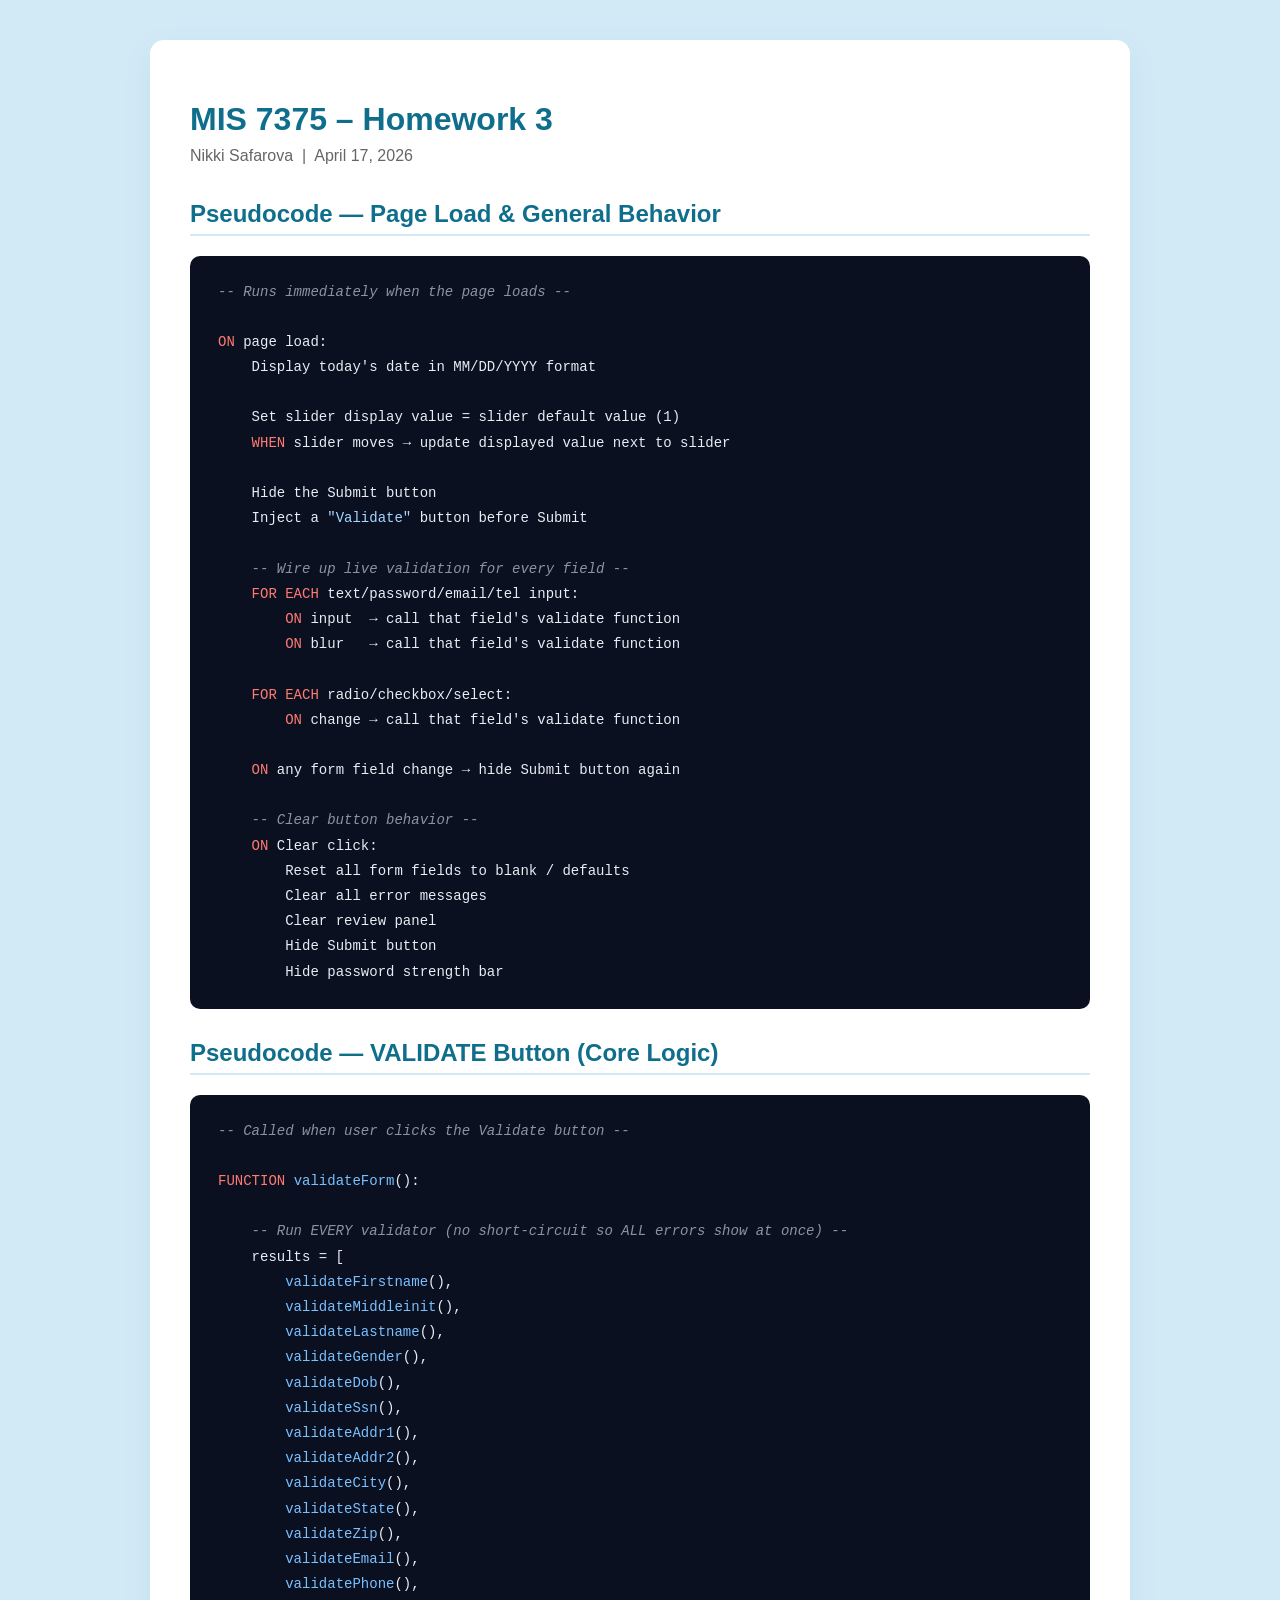
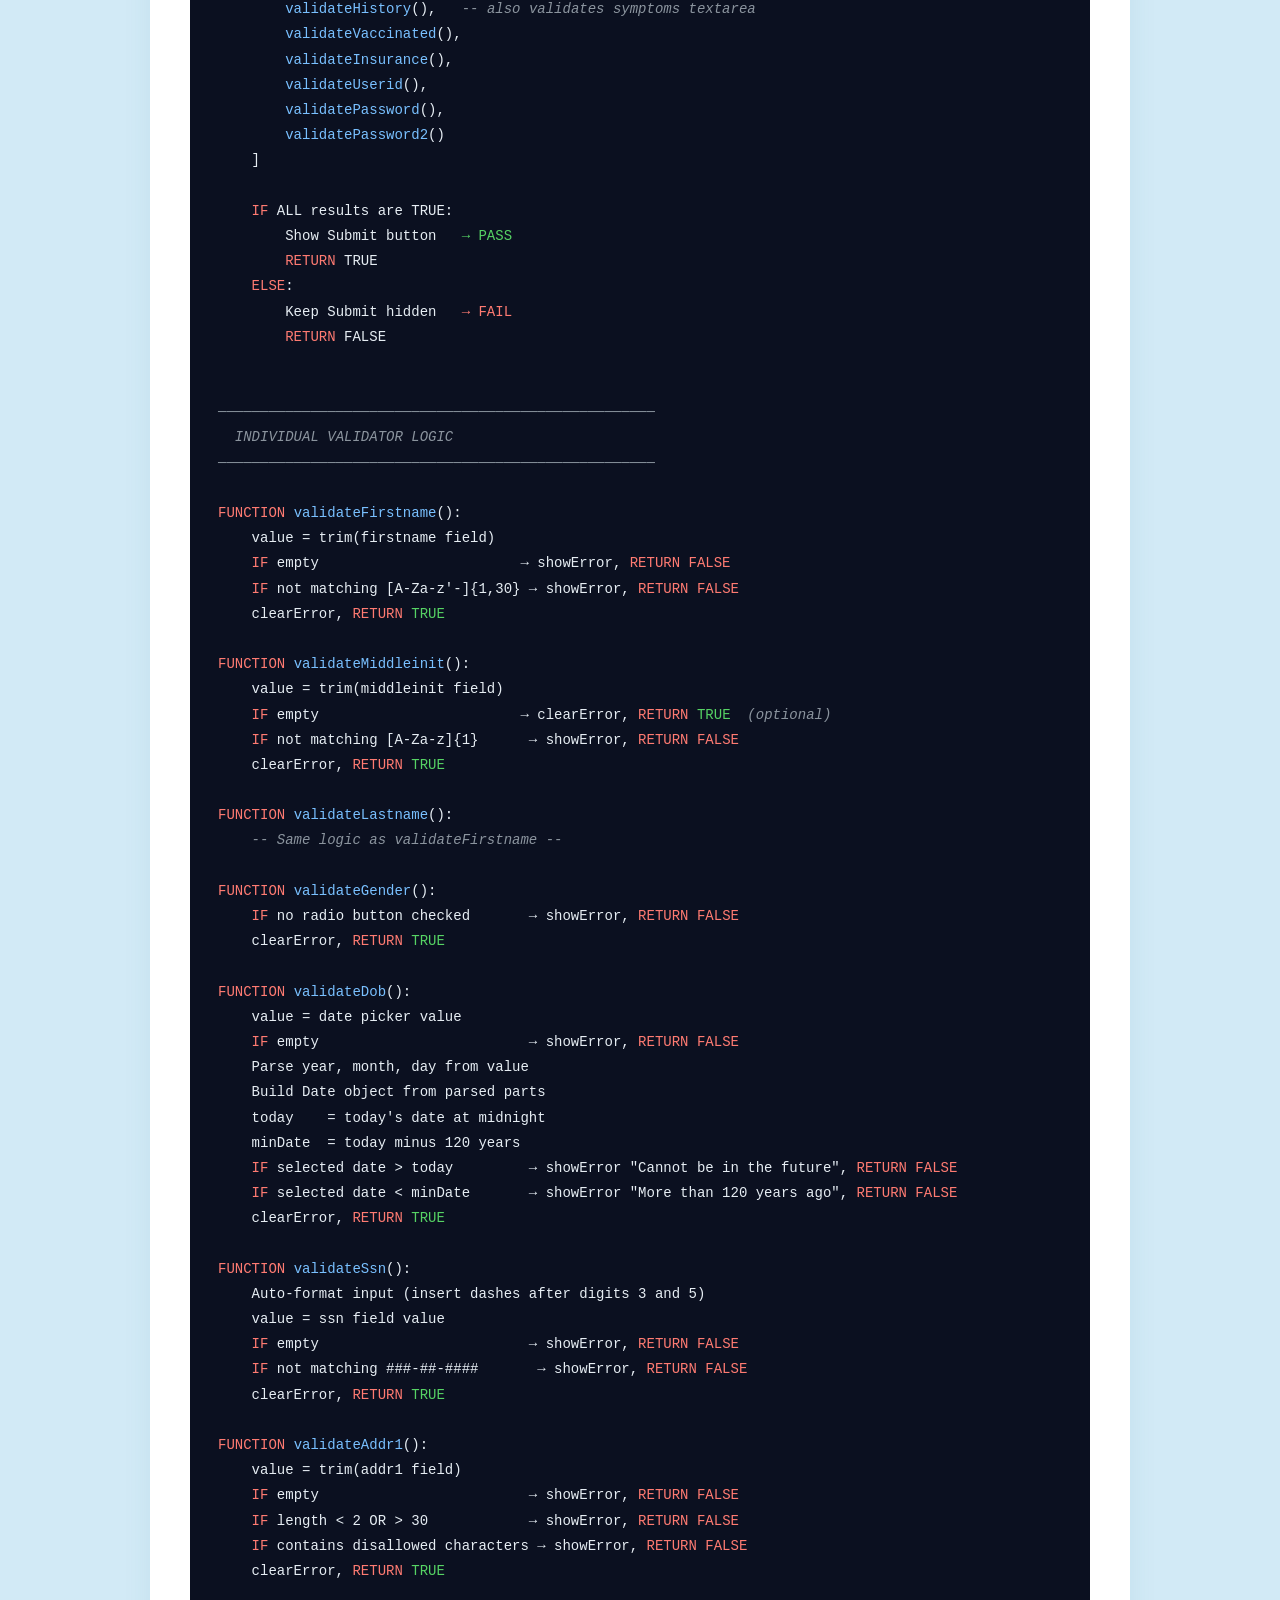
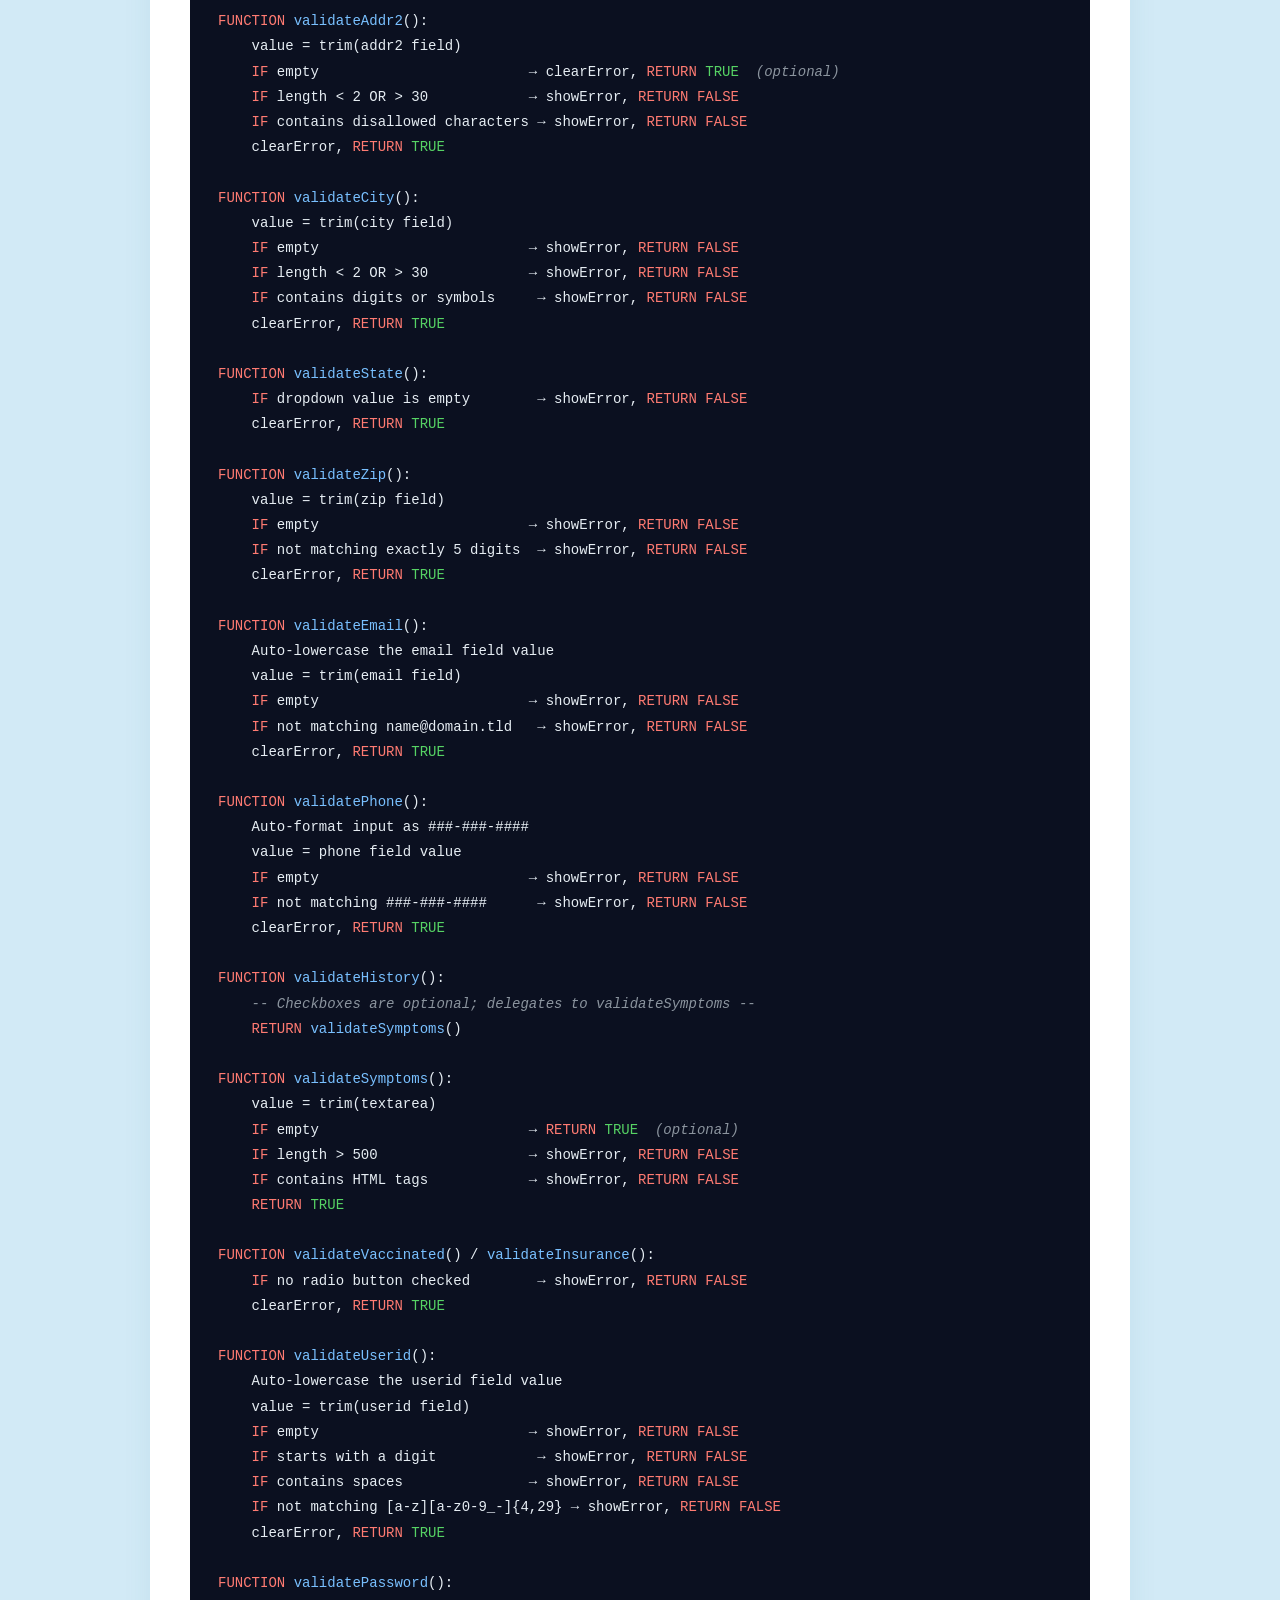
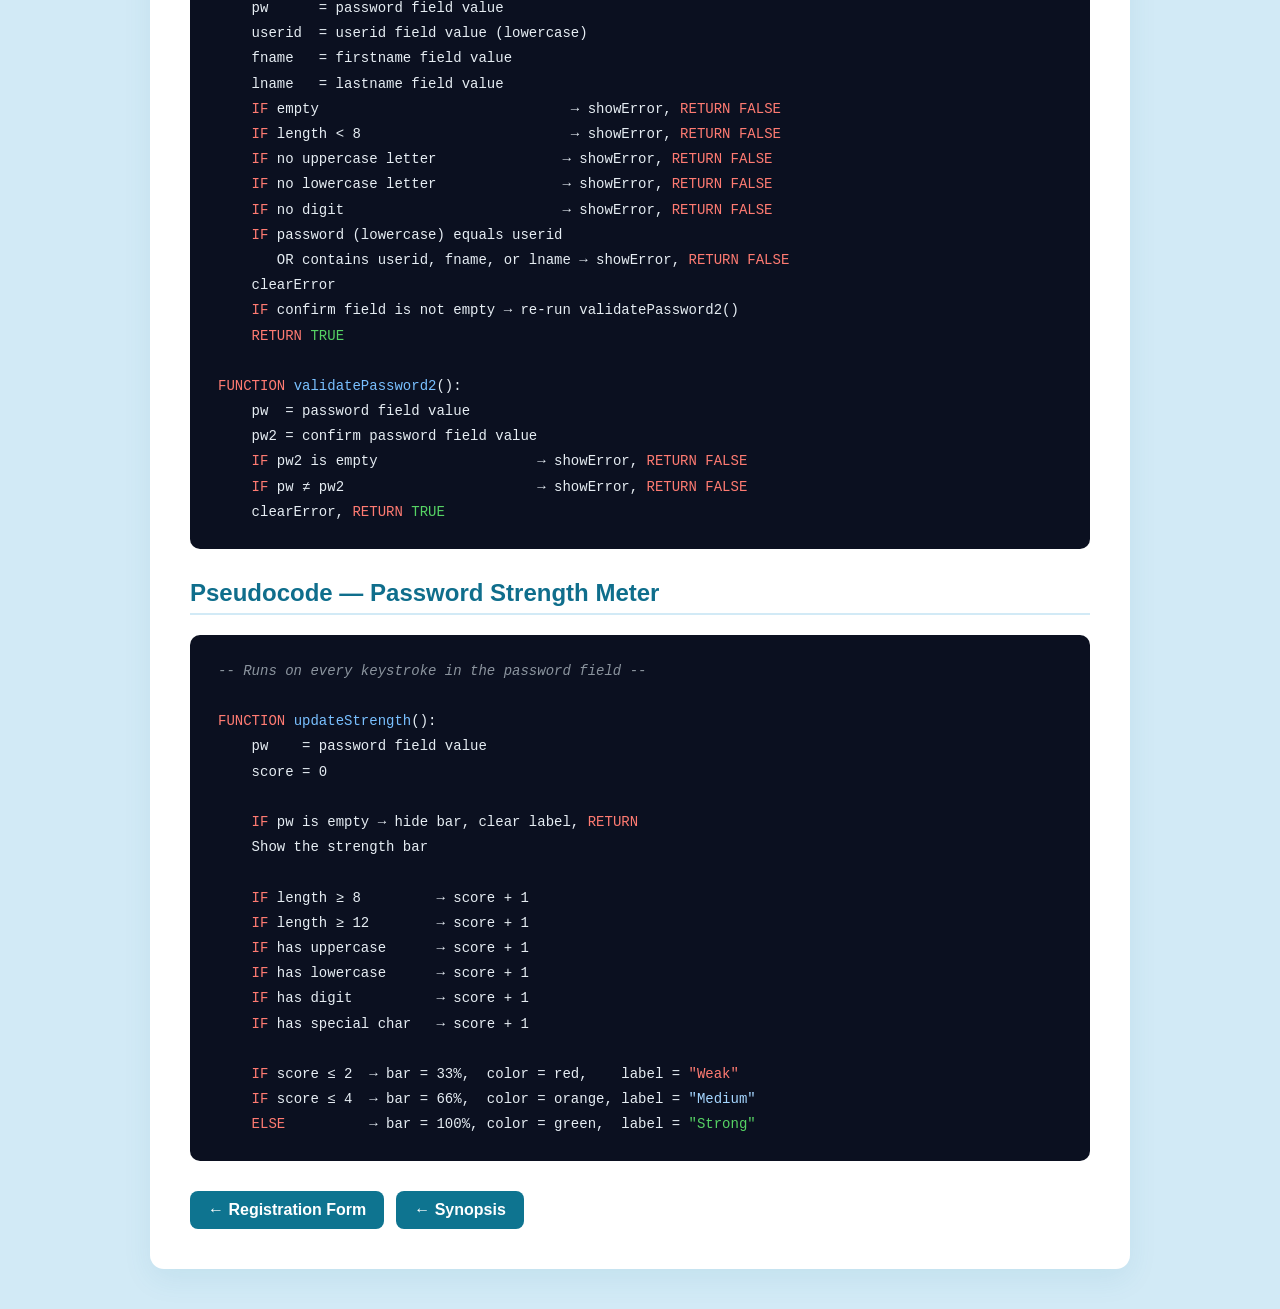
==== hw3/hw3-pseudocode.html @ 883b9564 "hw3 update" ====
<!doctype html>
<!--
    Name: Nikki Safarova
    File: hw3-pseudocode.html
    Date Created: 2026-04-17
    Purpose: MIS 7375 Homework 3 Pseudocode – Validate Button Logic
-->

<html lang="en">
<head>
  <meta charset="utf-8" />
  <title>HW3 Pseudocode – MediForm</title>

  <style>
    body {
      background: #d2eaf6;
      font-family: Verdana, Geneva, Tahoma, sans-serif;
      margin: 0;
      padding: 40px 20px;
    }

    .container {
      background: #ffffff;
      border-radius: 14px;
      box-shadow: 0 10px 30px rgba(15, 110, 140, 0.08);
      margin: 0 auto;
      max-width: 900px;
      padding: 40px;
    }

    h1 { color: #0f6e8c; margin-bottom: 4px; }
    h2 { color: #0f6e8c; margin-top: 30px; border-bottom: 2px solid #d2eaf6; padding-bottom: 6px; }
    p  { line-height: 1.7; }

    pre {
      background: #0b1020;
      border-radius: 10px;
      color: #e6edf3;
      font-family: "Courier New", Courier, monospace;
      font-size: 14px;
      line-height: 1.8;
      padding: 24px 28px;
      white-space: pre-wrap;
    }

    .kw   { color: #ff7b72; }   /* keywords: IF, ELSE, RETURN, FUNCTION  */
    .fn   { color: #79c0ff; }   /* function names                         */
    .str  { color: #a5d6ff; }   /* strings / field names                  */
    .cmt  { color: #8b949e; font-style: italic; }  /* comments            */
    .ok   { color: #56d364; }   /* PASS                                   */
    .err  { color: #ff7b72; }   /* ERROR                                  */

    a { color: #0f6e8c; }
  </style>
</head>

<body>
  <div class="container">

    <h1>MIS 7375 – Homework 3</h1>
    <p style="color:#666; margin-top:4px;">Nikki Safarova &nbsp;|&nbsp; April 17, 2026</p>

    <h2>Pseudocode — Page Load &amp; General Behavior</h2>
    <pre>
<span class="cmt">-- Runs immediately when the page loads --</span>

<span class="kw">ON</span> page load:
    Display today's date in MM/DD/YYYY format

    Set slider display value = slider default value (1)
    <span class="kw">WHEN</span> slider moves → update displayed value next to slider

    Hide the Submit button
    Inject a <span class="str">"Validate"</span> button before Submit

    <span class="cmt">-- Wire up live validation for every field --</span>
    <span class="kw">FOR EACH</span> text/password/email/tel input:
        <span class="kw">ON</span> input  → call that field's validate function
        <span class="kw">ON</span> blur   → call that field's validate function

    <span class="kw">FOR EACH</span> radio/checkbox/select:
        <span class="kw">ON</span> change → call that field's validate function

    <span class="kw">ON</span> any form field change → hide Submit button again

    <span class="cmt">-- Clear button behavior --</span>
    <span class="kw">ON</span> Clear click:
        Reset all form fields to blank / defaults
        Clear all error messages
        Clear review panel
        Hide Submit button
        Hide password strength bar
</pre>

    <h2>Pseudocode — VALIDATE Button (Core Logic)</h2>
    <pre>
<span class="cmt">-- Called when user clicks the Validate button --</span>

<span class="kw">FUNCTION</span> <span class="fn">validateForm</span>():

    <span class="cmt">-- Run EVERY validator (no short-circuit so ALL errors show at once) --</span>
    results = [
        <span class="fn">validateFirstname</span>(),
        <span class="fn">validateMiddleinit</span>(),
        <span class="fn">validateLastname</span>(),
        <span class="fn">validateGender</span>(),
        <span class="fn">validateDob</span>(),
        <span class="fn">validateSsn</span>(),
        <span class="fn">validateAddr1</span>(),
        <span class="fn">validateAddr2</span>(),
        <span class="fn">validateCity</span>(),
        <span class="fn">validateState</span>(),
        <span class="fn">validateZip</span>(),
        <span class="fn">validateEmail</span>(),
        <span class="fn">validatePhone</span>(),
        <span class="fn">validateHistory</span>(),   <span class="cmt">-- also validates symptoms textarea</span>
        <span class="fn">validateVaccinated</span>(),
        <span class="fn">validateInsurance</span>(),
        <span class="fn">validateUserid</span>(),
        <span class="fn">validatePassword</span>(),
        <span class="fn">validatePassword2</span>()
    ]

    <span class="kw">IF</span> ALL results are TRUE:
        Show Submit button   <span class="ok">→ PASS</span>
        <span class="kw">RETURN</span> TRUE
    <span class="kw">ELSE</span>:
        Keep Submit hidden   <span class="err">→ FAIL</span>
        <span class="kw">RETURN</span> FALSE


<span class="cmt">────────────────────────────────────────────────────
  INDIVIDUAL VALIDATOR LOGIC
────────────────────────────────────────────────────</span>

<span class="kw">FUNCTION</span> <span class="fn">validateFirstname</span>():
    value = trim(firstname field)
    <span class="kw">IF</span> empty                        → showError, <span class="kw">RETURN</span> <span class="err">FALSE</span>
    <span class="kw">IF</span> not matching [A-Za-z'-]{1,30} → showError, <span class="kw">RETURN</span> <span class="err">FALSE</span>
    clearError, <span class="kw">RETURN</span> <span class="ok">TRUE</span>

<span class="kw">FUNCTION</span> <span class="fn">validateMiddleinit</span>():
    value = trim(middleinit field)
    <span class="kw">IF</span> empty                        → clearError, <span class="kw">RETURN</span> <span class="ok">TRUE</span>  <span class="cmt">(optional)</span>
    <span class="kw">IF</span> not matching [A-Za-z]{1}      → showError, <span class="kw">RETURN</span> <span class="err">FALSE</span>
    clearError, <span class="kw">RETURN</span> <span class="ok">TRUE</span>

<span class="kw">FUNCTION</span> <span class="fn">validateLastname</span>():
    <span class="cmt">-- Same logic as validateFirstname --</span>

<span class="kw">FUNCTION</span> <span class="fn">validateGender</span>():
    <span class="kw">IF</span> no radio button checked       → showError, <span class="kw">RETURN</span> <span class="err">FALSE</span>
    clearError, <span class="kw">RETURN</span> <span class="ok">TRUE</span>

<span class="kw">FUNCTION</span> <span class="fn">validateDob</span>():
    value = date picker value
    <span class="kw">IF</span> empty                         → showError, <span class="kw">RETURN</span> <span class="err">FALSE</span>
    Parse year, month, day from value
    Build Date object from parsed parts
    today    = today's date at midnight
    minDate  = today minus 120 years
    <span class="kw">IF</span> selected date > today         → showError "Cannot be in the future", <span class="kw">RETURN</span> <span class="err">FALSE</span>
    <span class="kw">IF</span> selected date < minDate       → showError "More than 120 years ago", <span class="kw">RETURN</span> <span class="err">FALSE</span>
    clearError, <span class="kw">RETURN</span> <span class="ok">TRUE</span>

<span class="kw">FUNCTION</span> <span class="fn">validateSsn</span>():
    Auto-format input (insert dashes after digits 3 and 5)
    value = ssn field value
    <span class="kw">IF</span> empty                         → showError, <span class="kw">RETURN</span> <span class="err">FALSE</span>
    <span class="kw">IF</span> not matching ###-##-####       → showError, <span class="kw">RETURN</span> <span class="err">FALSE</span>
    clearError, <span class="kw">RETURN</span> <span class="ok">TRUE</span>

<span class="kw">FUNCTION</span> <span class="fn">validateAddr1</span>():
    value = trim(addr1 field)
    <span class="kw">IF</span> empty                         → showError, <span class="kw">RETURN</span> <span class="err">FALSE</span>
    <span class="kw">IF</span> length < 2 OR > 30            → showError, <span class="kw">RETURN</span> <span class="err">FALSE</span>
    <span class="kw">IF</span> contains disallowed characters → showError, <span class="kw">RETURN</span> <span class="err">FALSE</span>
    clearError, <span class="kw">RETURN</span> <span class="ok">TRUE</span>

<span class="kw">FUNCTION</span> <span class="fn">validateAddr2</span>():
    value = trim(addr2 field)
    <span class="kw">IF</span> empty                         → clearError, <span class="kw">RETURN</span> <span class="ok">TRUE</span>  <span class="cmt">(optional)</span>
    <span class="kw">IF</span> length < 2 OR > 30            → showError, <span class="kw">RETURN</span> <span class="err">FALSE</span>
    <span class="kw">IF</span> contains disallowed characters → showError, <span class="kw">RETURN</span> <span class="err">FALSE</span>
    clearError, <span class="kw">RETURN</span> <span class="ok">TRUE</span>

<span class="kw">FUNCTION</span> <span class="fn">validateCity</span>():
    value = trim(city field)
    <span class="kw">IF</span> empty                         → showError, <span class="kw">RETURN</span> <span class="err">FALSE</span>
    <span class="kw">IF</span> length < 2 OR > 30            → showError, <span class="kw">RETURN</span> <span class="err">FALSE</span>
    <span class="kw">IF</span> contains digits or symbols     → showError, <span class="kw">RETURN</span> <span class="err">FALSE</span>
    clearError, <span class="kw">RETURN</span> <span class="ok">TRUE</span>

<span class="kw">FUNCTION</span> <span class="fn">validateState</span>():
    <span class="kw">IF</span> dropdown value is empty        → showError, <span class="kw">RETURN</span> <span class="err">FALSE</span>
    clearError, <span class="kw">RETURN</span> <span class="ok">TRUE</span>

<span class="kw">FUNCTION</span> <span class="fn">validateZip</span>():
    value = trim(zip field)
    <span class="kw">IF</span> empty                         → showError, <span class="kw">RETURN</span> <span class="err">FALSE</span>
    <span class="kw">IF</span> not matching exactly 5 digits  → showError, <span class="kw">RETURN</span> <span class="err">FALSE</span>
    clearError, <span class="kw">RETURN</span> <span class="ok">TRUE</span>

<span class="kw">FUNCTION</span> <span class="fn">validateEmail</span>():
    Auto-lowercase the email field value
    value = trim(email field)
    <span class="kw">IF</span> empty                         → showError, <span class="kw">RETURN</span> <span class="err">FALSE</span>
    <span class="kw">IF</span> not matching name@domain.tld   → showError, <span class="kw">RETURN</span> <span class="err">FALSE</span>
    clearError, <span class="kw">RETURN</span> <span class="ok">TRUE</span>

<span class="kw">FUNCTION</span> <span class="fn">validatePhone</span>():
    Auto-format input as ###-###-####
    value = phone field value
    <span class="kw">IF</span> empty                         → showError, <span class="kw">RETURN</span> <span class="err">FALSE</span>
    <span class="kw">IF</span> not matching ###-###-####      → showError, <span class="kw">RETURN</span> <span class="err">FALSE</span>
    clearError, <span class="kw">RETURN</span> <span class="ok">TRUE</span>

<span class="kw">FUNCTION</span> <span class="fn">validateHistory</span>():
    <span class="cmt">-- Checkboxes are optional; delegates to validateSymptoms --</span>
    <span class="kw">RETURN</span> <span class="fn">validateSymptoms</span>()

<span class="kw">FUNCTION</span> <span class="fn">validateSymptoms</span>():
    value = trim(textarea)
    <span class="kw">IF</span> empty                         → <span class="kw">RETURN</span> <span class="ok">TRUE</span>  <span class="cmt">(optional)</span>
    <span class="kw">IF</span> length > 500                  → showError, <span class="kw">RETURN</span> <span class="err">FALSE</span>
    <span class="kw">IF</span> contains HTML tags            → showError, <span class="kw">RETURN</span> <span class="err">FALSE</span>
    <span class="kw">RETURN</span> <span class="ok">TRUE</span>

<span class="kw">FUNCTION</span> <span class="fn">validateVaccinated</span>() / <span class="fn">validateInsurance</span>():
    <span class="kw">IF</span> no radio button checked        → showError, <span class="kw">RETURN</span> <span class="err">FALSE</span>
    clearError, <span class="kw">RETURN</span> <span class="ok">TRUE</span>

<span class="kw">FUNCTION</span> <span class="fn">validateUserid</span>():
    Auto-lowercase the userid field value
    value = trim(userid field)
    <span class="kw">IF</span> empty                         → showError, <span class="kw">RETURN</span> <span class="err">FALSE</span>
    <span class="kw">IF</span> starts with a digit            → showError, <span class="kw">RETURN</span> <span class="err">FALSE</span>
    <span class="kw">IF</span> contains spaces               → showError, <span class="kw">RETURN</span> <span class="err">FALSE</span>
    <span class="kw">IF</span> not matching [a-z][a-z0-9_-]{4,29} → showError, <span class="kw">RETURN</span> <span class="err">FALSE</span>
    clearError, <span class="kw">RETURN</span> <span class="ok">TRUE</span>

<span class="kw">FUNCTION</span> <span class="fn">validatePassword</span>():
    pw      = password field value
    userid  = userid field value (lowercase)
    fname   = firstname field value
    lname   = lastname field value
    <span class="kw">IF</span> empty                              → showError, <span class="kw">RETURN</span> <span class="err">FALSE</span>
    <span class="kw">IF</span> length < 8                         → showError, <span class="kw">RETURN</span> <span class="err">FALSE</span>
    <span class="kw">IF</span> no uppercase letter               → showError, <span class="kw">RETURN</span> <span class="err">FALSE</span>
    <span class="kw">IF</span> no lowercase letter               → showError, <span class="kw">RETURN</span> <span class="err">FALSE</span>
    <span class="kw">IF</span> no digit                          → showError, <span class="kw">RETURN</span> <span class="err">FALSE</span>
    <span class="kw">IF</span> password (lowercase) equals userid
       OR contains userid, fname, or lname → showError, <span class="kw">RETURN</span> <span class="err">FALSE</span>
    clearError
    <span class="kw">IF</span> confirm field is not empty → re-run validatePassword2()
    <span class="kw">RETURN</span> <span class="ok">TRUE</span>

<span class="kw">FUNCTION</span> <span class="fn">validatePassword2</span>():
    pw  = password field value
    pw2 = confirm password field value
    <span class="kw">IF</span> pw2 is empty                   → showError, <span class="kw">RETURN</span> <span class="err">FALSE</span>
    <span class="kw">IF</span> pw ≠ pw2                       → showError, <span class="kw">RETURN</span> <span class="err">FALSE</span>
    clearError, <span class="kw">RETURN</span> <span class="ok">TRUE</span>
</pre>

    <h2>Pseudocode — Password Strength Meter</h2>
    <pre>
<span class="cmt">-- Runs on every keystroke in the password field --</span>

<span class="kw">FUNCTION</span> <span class="fn">updateStrength</span>():
    pw    = password field value
    score = 0

    <span class="kw">IF</span> pw is empty → hide bar, clear label, <span class="kw">RETURN</span>
    Show the strength bar

    <span class="kw">IF</span> length ≥ 8         → score + 1
    <span class="kw">IF</span> length ≥ 12        → score + 1
    <span class="kw">IF</span> has uppercase      → score + 1
    <span class="kw">IF</span> has lowercase      → score + 1
    <span class="kw">IF</span> has digit          → score + 1
    <span class="kw">IF</span> has special char   → score + 1

    <span class="kw">IF</span> score ≤ 2  → bar = 33%,  color = red,    label = <span class="err">"Weak"</span>
    <span class="kw">IF</span> score ≤ 4  → bar = 66%,  color = orange, label = <span class="str">"Medium"</span>
    <span class="kw">ELSE</span>          → bar = 100%, color = green,  label = <span class="ok">"Strong"</span>
</pre>

    <div style="margin-top:30px; display:flex; gap:12px;">
      <a href="homework3.html" style="background:#0e7490; color:#fff; padding:10px 18px; border-radius:8px; text-decoration:none; font-weight:bold;">← Registration Form</a>
      <a href="hw3-synopsis.html" style="background:#0e7490; color:#fff; padding:10px 18px; border-radius:8px; text-decoration:none; font-weight:bold;">← Synopsis</a>
    </div>

  </div>
</body>
</html>
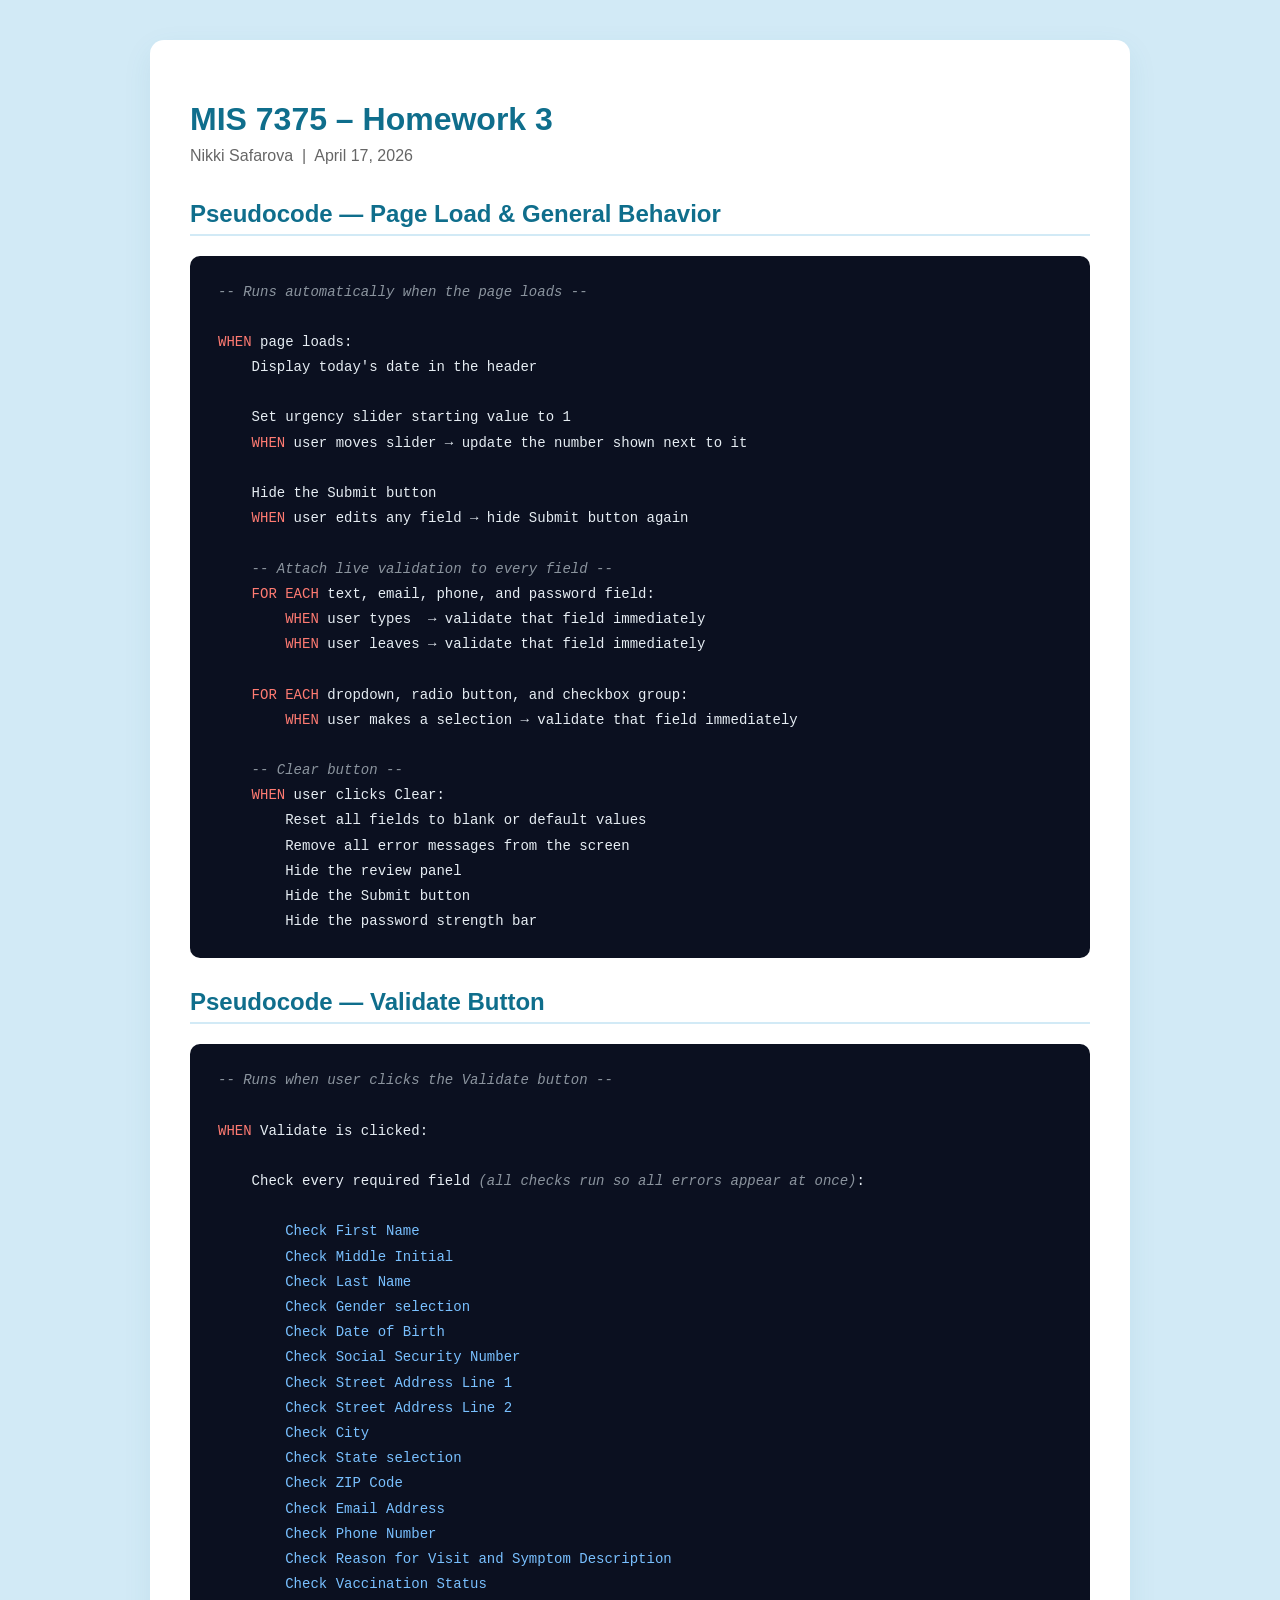
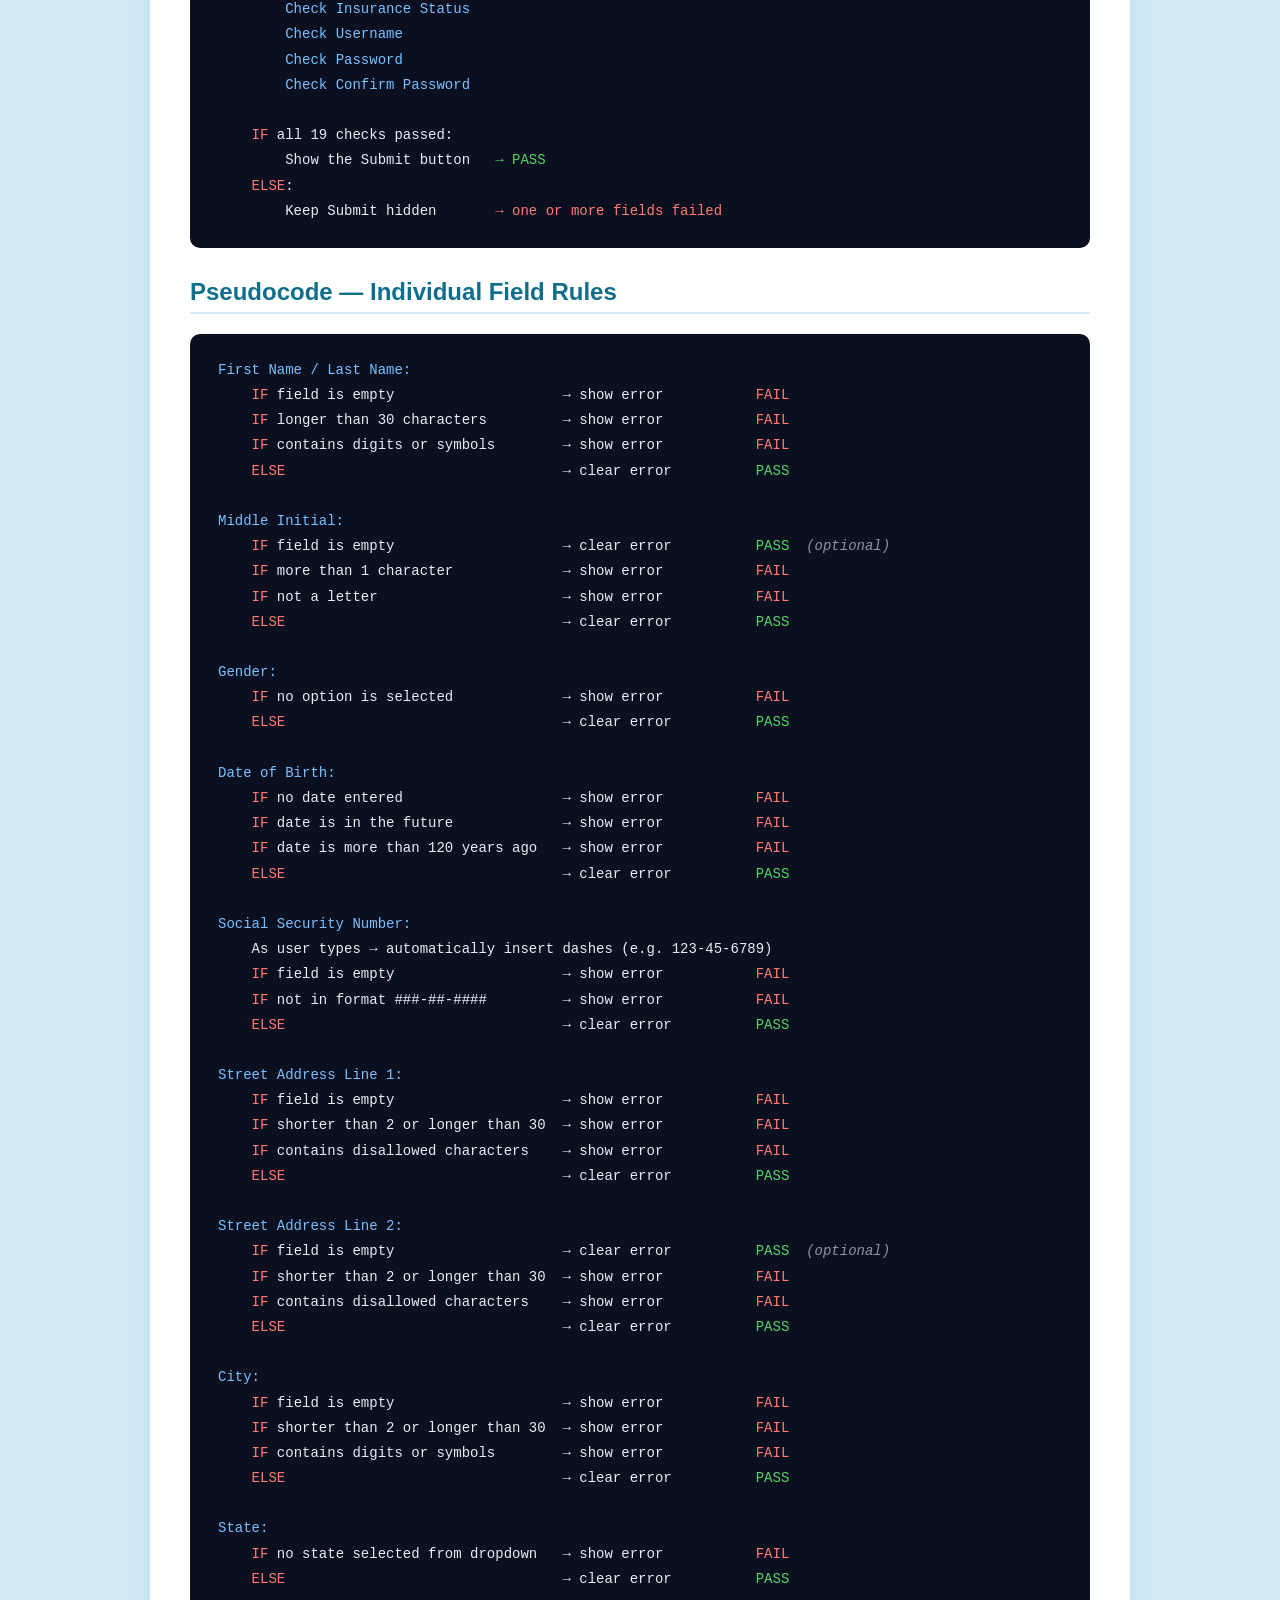
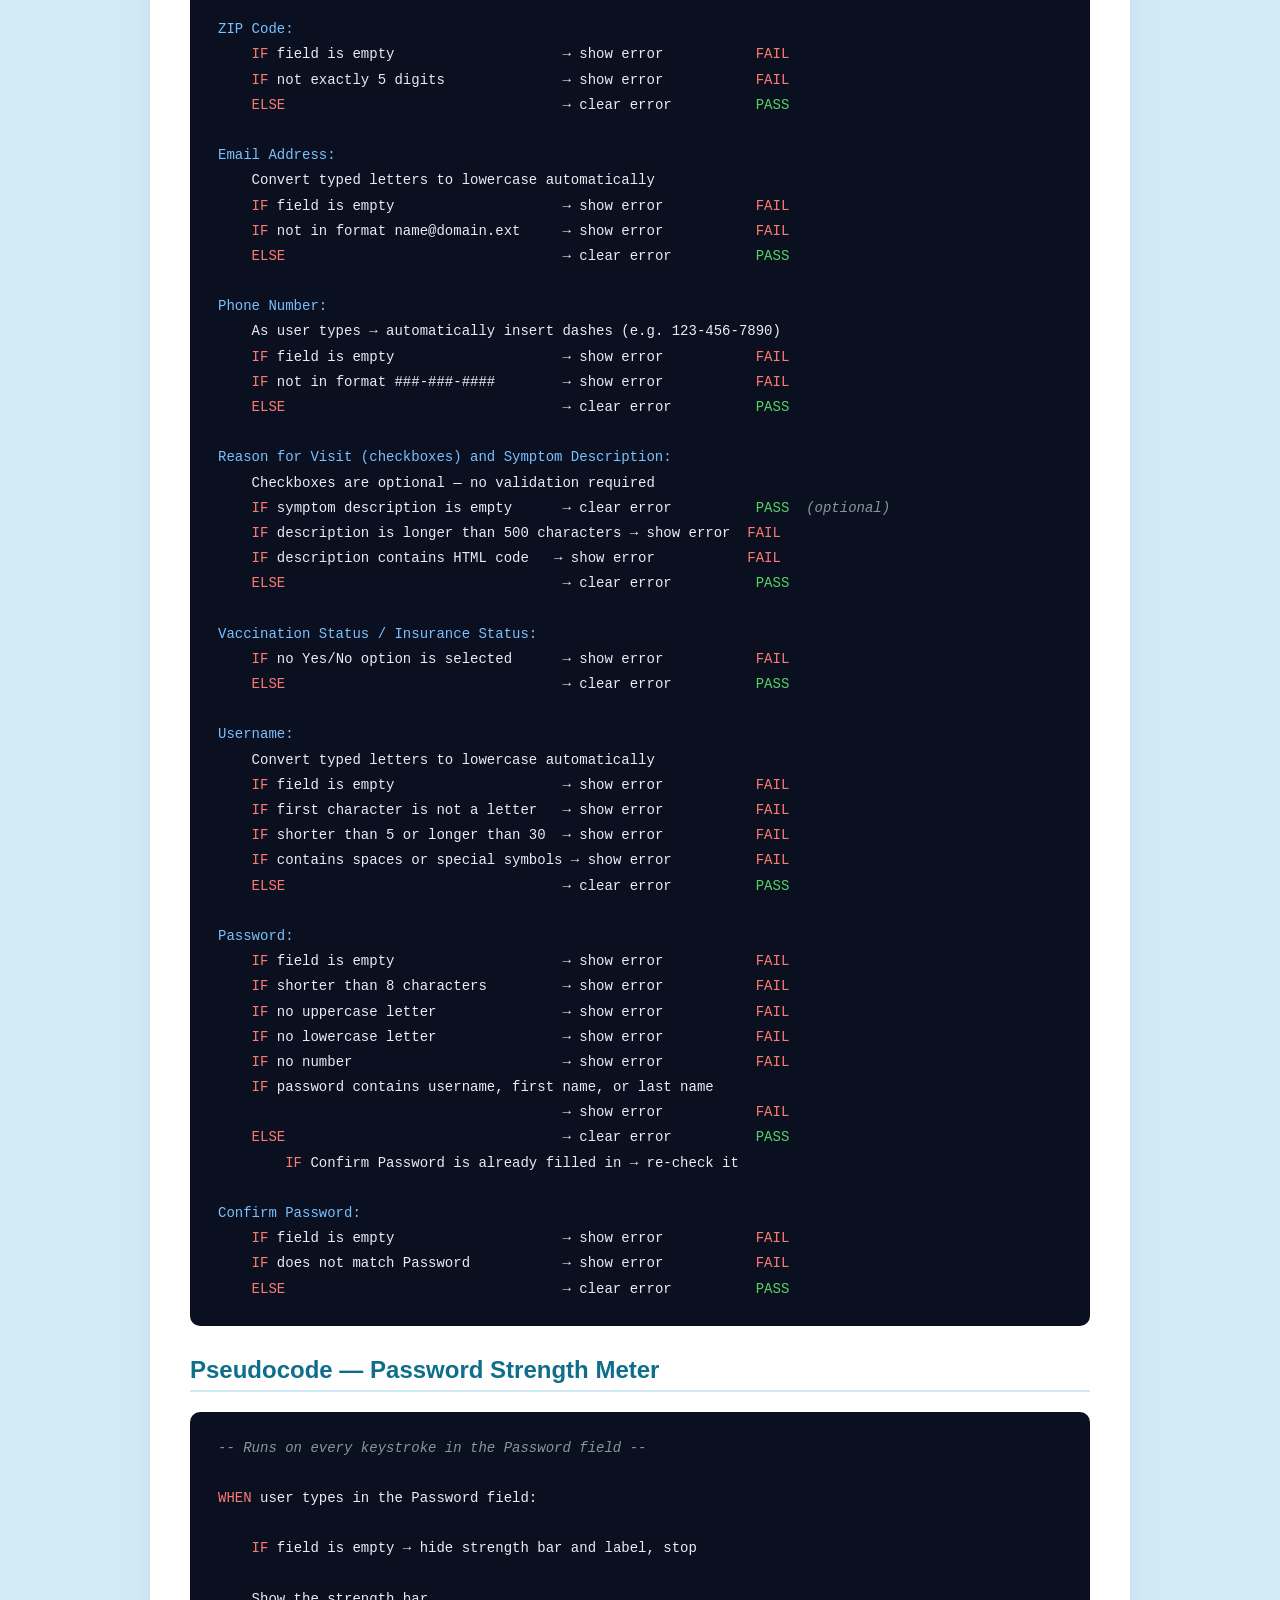
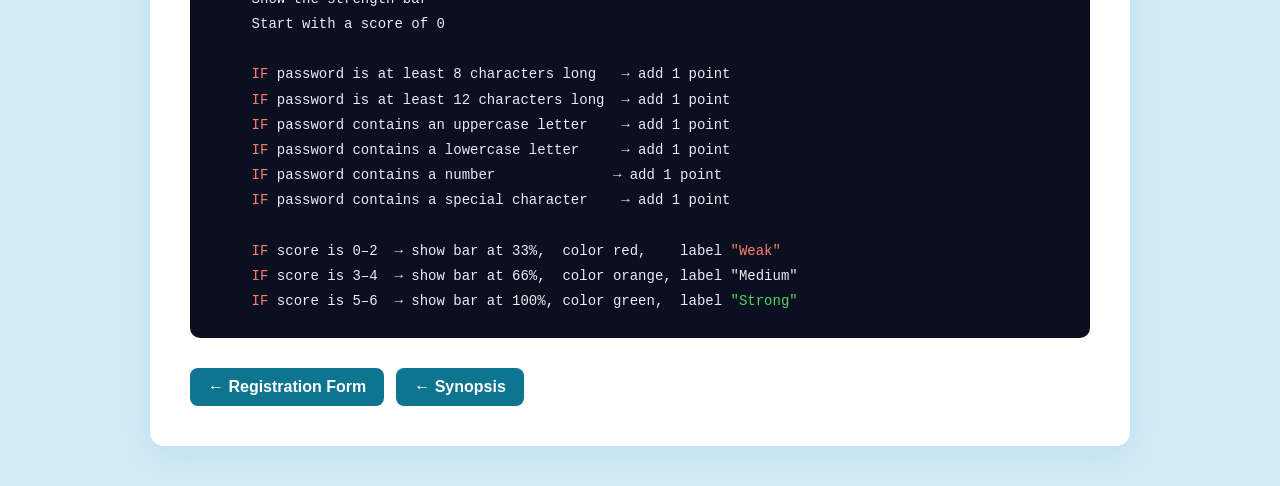
==== commit 2b52e5bb: "hw3 update" ====
--- a/hw3/hw3-pseudocode.html
+++ b/hw3/hw3-pseudocode.html
@@ -3,7 +3,7 @@
     Name: Nikki Safarova
     File: hw3-pseudocode.html
     Date Created: 2026-04-17
-    Purpose: MIS 7375 Homework 3 Pseudocode – Validate Button Logic
+    Purpose: MIS 7375 Homework 3 Pseudocode – MediForm Validation Logic
 -->
 
 <html lang="en">
@@ -43,14 +43,11 @@
       white-space: pre-wrap;
     }
 
-    .kw   { color: #ff7b72; }   /* keywords: IF, ELSE, RETURN, FUNCTION  */
-    .fn   { color: #79c0ff; }   /* function names                         */
-    .str  { color: #a5d6ff; }   /* strings / field names                  */
-    .cmt  { color: #8b949e; font-style: italic; }  /* comments            */
-    .ok   { color: #56d364; }   /* PASS                                   */
-    .err  { color: #ff7b72; }   /* ERROR                                  */
-
-    a { color: #0f6e8c; }
+    .kw   { color: #ff7b72; }                        /* IF, ELSE, RETURN, WHEN, FOR EACH */
+    .sec  { color: #79c0ff; }                        /* section / step headings           */
+    .cmt  { color: #8b949e; font-style: italic; }   /* comments                          */
+    .ok   { color: #56d364; }                        /* PASS / TRUE                       */
+    .err  { color: #ff7b72; }                        /* ERROR / FALSE                     */
   </style>
 </head>
 
@@ -60,230 +57,200 @@
     <h1>MIS 7375 – Homework 3</h1>
     <p style="color:#666; margin-top:4px;">Nikki Safarova &nbsp;|&nbsp; April 17, 2026</p>
 
+    <!-- ── PAGE LOAD ── -->
     <h2>Pseudocode — Page Load &amp; General Behavior</h2>
     <pre>
-<span class="cmt">-- Runs immediately when the page loads --</span>
-
-<span class="kw">ON</span> page load:
-    Display today's date in MM/DD/YYYY format
-
-    Set slider display value = slider default value (1)
-    <span class="kw">WHEN</span> slider moves → update displayed value next to slider
+<span class="cmt">-- Runs automatically when the page loads --</span>
+
+<span class="kw">WHEN</span> page loads:
+    Display today's date in the header
+
+    Set urgency slider starting value to 1
+    <span class="kw">WHEN</span> user moves slider → update the number shown next to it
 
     Hide the Submit button
-    Inject a <span class="str">"Validate"</span> button before Submit
-
-    <span class="cmt">-- Wire up live validation for every field --</span>
-    <span class="kw">FOR EACH</span> text/password/email/tel input:
-        <span class="kw">ON</span> input  → call that field's validate function
-        <span class="kw">ON</span> blur   → call that field's validate function
-
-    <span class="kw">FOR EACH</span> radio/checkbox/select:
-        <span class="kw">ON</span> change → call that field's validate function
-
-    <span class="kw">ON</span> any form field change → hide Submit button again
-
-    <span class="cmt">-- Clear button behavior --</span>
-    <span class="kw">ON</span> Clear click:
-        Reset all form fields to blank / defaults
-        Clear all error messages
-        Clear review panel
-        Hide Submit button
-        Hide password strength bar
-</pre>
-
-    <h2>Pseudocode — VALIDATE Button (Core Logic)</h2>
-    <pre>
-<span class="cmt">-- Called when user clicks the Validate button --</span>
-
-<span class="kw">FUNCTION</span> <span class="fn">validateForm</span>():
-
-    <span class="cmt">-- Run EVERY validator (no short-circuit so ALL errors show at once) --</span>
-    results = [
-        <span class="fn">validateFirstname</span>(),
-        <span class="fn">validateMiddleinit</span>(),
-        <span class="fn">validateLastname</span>(),
-        <span class="fn">validateGender</span>(),
-        <span class="fn">validateDob</span>(),
-        <span class="fn">validateSsn</span>(),
-        <span class="fn">validateAddr1</span>(),
-        <span class="fn">validateAddr2</span>(),
-        <span class="fn">validateCity</span>(),
-        <span class="fn">validateState</span>(),
-        <span class="fn">validateZip</span>(),
-        <span class="fn">validateEmail</span>(),
-        <span class="fn">validatePhone</span>(),
-        <span class="fn">validateHistory</span>(),   <span class="cmt">-- also validates symptoms textarea</span>
-        <span class="fn">validateVaccinated</span>(),
-        <span class="fn">validateInsurance</span>(),
-        <span class="fn">validateUserid</span>(),
-        <span class="fn">validatePassword</span>(),
-        <span class="fn">validatePassword2</span>()
-    ]
-
-    <span class="kw">IF</span> ALL results are TRUE:
-        Show Submit button   <span class="ok">→ PASS</span>
-        <span class="kw">RETURN</span> TRUE
+    <span class="kw">WHEN</span> user edits any field → hide Submit button again
+
+    <span class="cmt">-- Attach live validation to every field --</span>
+    <span class="kw">FOR EACH</span> text, email, phone, and password field:
+        <span class="kw">WHEN</span> user types  → validate that field immediately
+        <span class="kw">WHEN</span> user leaves → validate that field immediately
+
+    <span class="kw">FOR EACH</span> dropdown, radio button, and checkbox group:
+        <span class="kw">WHEN</span> user makes a selection → validate that field immediately
+
+    <span class="cmt">-- Clear button --</span>
+    <span class="kw">WHEN</span> user clicks Clear:
+        Reset all fields to blank or default values
+        Remove all error messages from the screen
+        Hide the review panel
+        Hide the Submit button
+        Hide the password strength bar
+</pre>
+
+    <!-- ── VALIDATE BUTTON ── -->
+    <h2>Pseudocode — Validate Button</h2>
+    <pre>
+<span class="cmt">-- Runs when user clicks the Validate button --</span>
+
+<span class="kw">WHEN</span> Validate is clicked:
+
+    Check every required field <span class="cmt">(all checks run so all errors appear at once)</span>:
+
+        <span class="sec">Check First Name</span>
+        <span class="sec">Check Middle Initial</span>
+        <span class="sec">Check Last Name</span>
+        <span class="sec">Check Gender selection</span>
+        <span class="sec">Check Date of Birth</span>
+        <span class="sec">Check Social Security Number</span>
+        <span class="sec">Check Street Address Line 1</span>
+        <span class="sec">Check Street Address Line 2</span>
+        <span class="sec">Check City</span>
+        <span class="sec">Check State selection</span>
+        <span class="sec">Check ZIP Code</span>
+        <span class="sec">Check Email Address</span>
+        <span class="sec">Check Phone Number</span>
+        <span class="sec">Check Reason for Visit and Symptom Description</span>
+        <span class="sec">Check Vaccination Status</span>
+        <span class="sec">Check Insurance Status</span>
+        <span class="sec">Check Username</span>
+        <span class="sec">Check Password</span>
+        <span class="sec">Check Confirm Password</span>
+
+    <span class="kw">IF</span> all 19 checks passed:
+        Show the Submit button   <span class="ok">→ PASS</span>
     <span class="kw">ELSE</span>:
-        Keep Submit hidden   <span class="err">→ FAIL</span>
-        <span class="kw">RETURN</span> FALSE
-
-
-<span class="cmt">────────────────────────────────────────────────────
-  INDIVIDUAL VALIDATOR LOGIC
-────────────────────────────────────────────────────</span>
-
-<span class="kw">FUNCTION</span> <span class="fn">validateFirstname</span>():
-    value = trim(firstname field)
-    <span class="kw">IF</span> empty                        → showError, <span class="kw">RETURN</span> <span class="err">FALSE</span>
-    <span class="kw">IF</span> not matching [A-Za-z'-]{1,30} → showError, <span class="kw">RETURN</span> <span class="err">FALSE</span>
-    clearError, <span class="kw">RETURN</span> <span class="ok">TRUE</span>
-
-<span class="kw">FUNCTION</span> <span class="fn">validateMiddleinit</span>():
-    value = trim(middleinit field)
-    <span class="kw">IF</span> empty                        → clearError, <span class="kw">RETURN</span> <span class="ok">TRUE</span>  <span class="cmt">(optional)</span>
-    <span class="kw">IF</span> not matching [A-Za-z]{1}      → showError, <span class="kw">RETURN</span> <span class="err">FALSE</span>
-    clearError, <span class="kw">RETURN</span> <span class="ok">TRUE</span>
-
-<span class="kw">FUNCTION</span> <span class="fn">validateLastname</span>():
-    <span class="cmt">-- Same logic as validateFirstname --</span>
-
-<span class="kw">FUNCTION</span> <span class="fn">validateGender</span>():
-    <span class="kw">IF</span> no radio button checked       → showError, <span class="kw">RETURN</span> <span class="err">FALSE</span>
-    clearError, <span class="kw">RETURN</span> <span class="ok">TRUE</span>
-
-<span class="kw">FUNCTION</span> <span class="fn">validateDob</span>():
-    value = date picker value
-    <span class="kw">IF</span> empty                         → showError, <span class="kw">RETURN</span> <span class="err">FALSE</span>
-    Parse year, month, day from value
-    Build Date object from parsed parts
-    today    = today's date at midnight
-    minDate  = today minus 120 years
-    <span class="kw">IF</span> selected date > today         → showError "Cannot be in the future", <span class="kw">RETURN</span> <span class="err">FALSE</span>
-    <span class="kw">IF</span> selected date < minDate       → showError "More than 120 years ago", <span class="kw">RETURN</span> <span class="err">FALSE</span>
-    clearError, <span class="kw">RETURN</span> <span class="ok">TRUE</span>
-
-<span class="kw">FUNCTION</span> <span class="fn">validateSsn</span>():
-    Auto-format input (insert dashes after digits 3 and 5)
-    value = ssn field value
-    <span class="kw">IF</span> empty                         → showError, <span class="kw">RETURN</span> <span class="err">FALSE</span>
-    <span class="kw">IF</span> not matching ###-##-####       → showError, <span class="kw">RETURN</span> <span class="err">FALSE</span>
-    clearError, <span class="kw">RETURN</span> <span class="ok">TRUE</span>
-
-<span class="kw">FUNCTION</span> <span class="fn">validateAddr1</span>():
-    value = trim(addr1 field)
-    <span class="kw">IF</span> empty                         → showError, <span class="kw">RETURN</span> <span class="err">FALSE</span>
-    <span class="kw">IF</span> length < 2 OR > 30            → showError, <span class="kw">RETURN</span> <span class="err">FALSE</span>
-    <span class="kw">IF</span> contains disallowed characters → showError, <span class="kw">RETURN</span> <span class="err">FALSE</span>
-    clearError, <span class="kw">RETURN</span> <span class="ok">TRUE</span>
-
-<span class="kw">FUNCTION</span> <span class="fn">validateAddr2</span>():
-    value = trim(addr2 field)
-    <span class="kw">IF</span> empty                         → clearError, <span class="kw">RETURN</span> <span class="ok">TRUE</span>  <span class="cmt">(optional)</span>
-    <span class="kw">IF</span> length < 2 OR > 30            → showError, <span class="kw">RETURN</span> <span class="err">FALSE</span>
-    <span class="kw">IF</span> contains disallowed characters → showError, <span class="kw">RETURN</span> <span class="err">FALSE</span>
-    clearError, <span class="kw">RETURN</span> <span class="ok">TRUE</span>
-
-<span class="kw">FUNCTION</span> <span class="fn">validateCity</span>():
-    value = trim(city field)
-    <span class="kw">IF</span> empty                         → showError, <span class="kw">RETURN</span> <span class="err">FALSE</span>
-    <span class="kw">IF</span> length < 2 OR > 30            → showError, <span class="kw">RETURN</span> <span class="err">FALSE</span>
-    <span class="kw">IF</span> contains digits or symbols     → showError, <span class="kw">RETURN</span> <span class="err">FALSE</span>
-    clearError, <span class="kw">RETURN</span> <span class="ok">TRUE</span>
-
-<span class="kw">FUNCTION</span> <span class="fn">validateState</span>():
-    <span class="kw">IF</span> dropdown value is empty        → showError, <span class="kw">RETURN</span> <span class="err">FALSE</span>
-    clearError, <span class="kw">RETURN</span> <span class="ok">TRUE</span>
-
-<span class="kw">FUNCTION</span> <span class="fn">validateZip</span>():
-    value = trim(zip field)
-    <span class="kw">IF</span> empty                         → showError, <span class="kw">RETURN</span> <span class="err">FALSE</span>
-    <span class="kw">IF</span> not matching exactly 5 digits  → showError, <span class="kw">RETURN</span> <span class="err">FALSE</span>
-    clearError, <span class="kw">RETURN</span> <span class="ok">TRUE</span>
-
-<span class="kw">FUNCTION</span> <span class="fn">validateEmail</span>():
-    Auto-lowercase the email field value
-    value = trim(email field)
-    <span class="kw">IF</span> empty                         → showError, <span class="kw">RETURN</span> <span class="err">FALSE</span>
-    <span class="kw">IF</span> not matching name@domain.tld   → showError, <span class="kw">RETURN</span> <span class="err">FALSE</span>
-    clearError, <span class="kw">RETURN</span> <span class="ok">TRUE</span>
-
-<span class="kw">FUNCTION</span> <span class="fn">validatePhone</span>():
-    Auto-format input as ###-###-####
-    value = phone field value
-    <span class="kw">IF</span> empty                         → showError, <span class="kw">RETURN</span> <span class="err">FALSE</span>
-    <span class="kw">IF</span> not matching ###-###-####      → showError, <span class="kw">RETURN</span> <span class="err">FALSE</span>
-    clearError, <span class="kw">RETURN</span> <span class="ok">TRUE</span>
-
-<span class="kw">FUNCTION</span> <span class="fn">validateHistory</span>():
-    <span class="cmt">-- Checkboxes are optional; delegates to validateSymptoms --</span>
-    <span class="kw">RETURN</span> <span class="fn">validateSymptoms</span>()
-
-<span class="kw">FUNCTION</span> <span class="fn">validateSymptoms</span>():
-    value = trim(textarea)
-    <span class="kw">IF</span> empty                         → <span class="kw">RETURN</span> <span class="ok">TRUE</span>  <span class="cmt">(optional)</span>
-    <span class="kw">IF</span> length > 500                  → showError, <span class="kw">RETURN</span> <span class="err">FALSE</span>
-    <span class="kw">IF</span> contains HTML tags            → showError, <span class="kw">RETURN</span> <span class="err">FALSE</span>
-    <span class="kw">RETURN</span> <span class="ok">TRUE</span>
-
-<span class="kw">FUNCTION</span> <span class="fn">validateVaccinated</span>() / <span class="fn">validateInsurance</span>():
-    <span class="kw">IF</span> no radio button checked        → showError, <span class="kw">RETURN</span> <span class="err">FALSE</span>
-    clearError, <span class="kw">RETURN</span> <span class="ok">TRUE</span>
-
-<span class="kw">FUNCTION</span> <span class="fn">validateUserid</span>():
-    Auto-lowercase the userid field value
-    value = trim(userid field)
-    <span class="kw">IF</span> empty                         → showError, <span class="kw">RETURN</span> <span class="err">FALSE</span>
-    <span class="kw">IF</span> starts with a digit            → showError, <span class="kw">RETURN</span> <span class="err">FALSE</span>
-    <span class="kw">IF</span> contains spaces               → showError, <span class="kw">RETURN</span> <span class="err">FALSE</span>
-    <span class="kw">IF</span> not matching [a-z][a-z0-9_-]{4,29} → showError, <span class="kw">RETURN</span> <span class="err">FALSE</span>
-    clearError, <span class="kw">RETURN</span> <span class="ok">TRUE</span>
-
-<span class="kw">FUNCTION</span> <span class="fn">validatePassword</span>():
-    pw      = password field value
-    userid  = userid field value (lowercase)
-    fname   = firstname field value
-    lname   = lastname field value
-    <span class="kw">IF</span> empty                              → showError, <span class="kw">RETURN</span> <span class="err">FALSE</span>
-    <span class="kw">IF</span> length < 8                         → showError, <span class="kw">RETURN</span> <span class="err">FALSE</span>
-    <span class="kw">IF</span> no uppercase letter               → showError, <span class="kw">RETURN</span> <span class="err">FALSE</span>
-    <span class="kw">IF</span> no lowercase letter               → showError, <span class="kw">RETURN</span> <span class="err">FALSE</span>
-    <span class="kw">IF</span> no digit                          → showError, <span class="kw">RETURN</span> <span class="err">FALSE</span>
-    <span class="kw">IF</span> password (lowercase) equals userid
-       OR contains userid, fname, or lname → showError, <span class="kw">RETURN</span> <span class="err">FALSE</span>
-    clearError
-    <span class="kw">IF</span> confirm field is not empty → re-run validatePassword2()
-    <span class="kw">RETURN</span> <span class="ok">TRUE</span>
-
-<span class="kw">FUNCTION</span> <span class="fn">validatePassword2</span>():
-    pw  = password field value
-    pw2 = confirm password field value
-    <span class="kw">IF</span> pw2 is empty                   → showError, <span class="kw">RETURN</span> <span class="err">FALSE</span>
-    <span class="kw">IF</span> pw ≠ pw2                       → showError, <span class="kw">RETURN</span> <span class="err">FALSE</span>
-    clearError, <span class="kw">RETURN</span> <span class="ok">TRUE</span>
-</pre>
-
+        Keep Submit hidden       <span class="err">→ one or more fields failed</span>
+</pre>
+
+    <!-- ── INDIVIDUAL FIELD RULES ── -->
+    <h2>Pseudocode — Individual Field Rules</h2>
+    <pre>
+<span class="sec">First Name / Last Name:</span>
+    <span class="kw">IF</span> field is empty                    → show error           <span class="err">FAIL</span>
+    <span class="kw">IF</span> longer than 30 characters         → show error           <span class="err">FAIL</span>
+    <span class="kw">IF</span> contains digits or symbols        → show error           <span class="err">FAIL</span>
+    <span class="kw">ELSE</span>                                 → clear error          <span class="ok">PASS</span>
+
+<span class="sec">Middle Initial:</span>
+    <span class="kw">IF</span> field is empty                    → clear error          <span class="ok">PASS</span>  <span class="cmt">(optional)</span>
+    <span class="kw">IF</span> more than 1 character             → show error           <span class="err">FAIL</span>
+    <span class="kw">IF</span> not a letter                      → show error           <span class="err">FAIL</span>
+    <span class="kw">ELSE</span>                                 → clear error          <span class="ok">PASS</span>
+
+<span class="sec">Gender:</span>
+    <span class="kw">IF</span> no option is selected             → show error           <span class="err">FAIL</span>
+    <span class="kw">ELSE</span>                                 → clear error          <span class="ok">PASS</span>
+
+<span class="sec">Date of Birth:</span>
+    <span class="kw">IF</span> no date entered                   → show error           <span class="err">FAIL</span>
+    <span class="kw">IF</span> date is in the future             → show error           <span class="err">FAIL</span>
+    <span class="kw">IF</span> date is more than 120 years ago   → show error           <span class="err">FAIL</span>
+    <span class="kw">ELSE</span>                                 → clear error          <span class="ok">PASS</span>
+
+<span class="sec">Social Security Number:</span>
+    As user types → automatically insert dashes (e.g. 123-45-6789)
+    <span class="kw">IF</span> field is empty                    → show error           <span class="err">FAIL</span>
+    <span class="kw">IF</span> not in format ###-##-####         → show error           <span class="err">FAIL</span>
+    <span class="kw">ELSE</span>                                 → clear error          <span class="ok">PASS</span>
+
+<span class="sec">Street Address Line 1:</span>
+    <span class="kw">IF</span> field is empty                    → show error           <span class="err">FAIL</span>
+    <span class="kw">IF</span> shorter than 2 or longer than 30  → show error           <span class="err">FAIL</span>
+    <span class="kw">IF</span> contains disallowed characters    → show error           <span class="err">FAIL</span>
+    <span class="kw">ELSE</span>                                 → clear error          <span class="ok">PASS</span>
+
+<span class="sec">Street Address Line 2:</span>
+    <span class="kw">IF</span> field is empty                    → clear error          <span class="ok">PASS</span>  <span class="cmt">(optional)</span>
+    <span class="kw">IF</span> shorter than 2 or longer than 30  → show error           <span class="err">FAIL</span>
+    <span class="kw">IF</span> contains disallowed characters    → show error           <span class="err">FAIL</span>
+    <span class="kw">ELSE</span>                                 → clear error          <span class="ok">PASS</span>
+
+<span class="sec">City:</span>
+    <span class="kw">IF</span> field is empty                    → show error           <span class="err">FAIL</span>
+    <span class="kw">IF</span> shorter than 2 or longer than 30  → show error           <span class="err">FAIL</span>
+    <span class="kw">IF</span> contains digits or symbols        → show error           <span class="err">FAIL</span>
+    <span class="kw">ELSE</span>                                 → clear error          <span class="ok">PASS</span>
+
+<span class="sec">State:</span>
+    <span class="kw">IF</span> no state selected from dropdown   → show error           <span class="err">FAIL</span>
+    <span class="kw">ELSE</span>                                 → clear error          <span class="ok">PASS</span>
+
+<span class="sec">ZIP Code:</span>
+    <span class="kw">IF</span> field is empty                    → show error           <span class="err">FAIL</span>
+    <span class="kw">IF</span> not exactly 5 digits              → show error           <span class="err">FAIL</span>
+    <span class="kw">ELSE</span>                                 → clear error          <span class="ok">PASS</span>
+
+<span class="sec">Email Address:</span>
+    Convert typed letters to lowercase automatically
+    <span class="kw">IF</span> field is empty                    → show error           <span class="err">FAIL</span>
+    <span class="kw">IF</span> not in format name@domain.ext     → show error           <span class="err">FAIL</span>
+    <span class="kw">ELSE</span>                                 → clear error          <span class="ok">PASS</span>
+
+<span class="sec">Phone Number:</span>
+    As user types → automatically insert dashes (e.g. 123-456-7890)
+    <span class="kw">IF</span> field is empty                    → show error           <span class="err">FAIL</span>
+    <span class="kw">IF</span> not in format ###-###-####        → show error           <span class="err">FAIL</span>
+    <span class="kw">ELSE</span>                                 → clear error          <span class="ok">PASS</span>
+
+<span class="sec">Reason for Visit (checkboxes) and Symptom Description:</span>
+    Checkboxes are optional — no validation required
+    <span class="kw">IF</span> symptom description is empty      → clear error          <span class="ok">PASS</span>  <span class="cmt">(optional)</span>
+    <span class="kw">IF</span> description is longer than 500 characters → show error  <span class="err">FAIL</span>
+    <span class="kw">IF</span> description contains HTML code   → show error           <span class="err">FAIL</span>
+    <span class="kw">ELSE</span>                                 → clear error          <span class="ok">PASS</span>
+
+<span class="sec">Vaccination Status / Insurance Status:</span>
+    <span class="kw">IF</span> no Yes/No option is selected      → show error           <span class="err">FAIL</span>
+    <span class="kw">ELSE</span>                                 → clear error          <span class="ok">PASS</span>
+
+<span class="sec">Username:</span>
+    Convert typed letters to lowercase automatically
+    <span class="kw">IF</span> field is empty                    → show error           <span class="err">FAIL</span>
+    <span class="kw">IF</span> first character is not a letter   → show error           <span class="err">FAIL</span>
+    <span class="kw">IF</span> shorter than 5 or longer than 30  → show error           <span class="err">FAIL</span>
+    <span class="kw">IF</span> contains spaces or special symbols → show error          <span class="err">FAIL</span>
+    <span class="kw">ELSE</span>                                 → clear error          <span class="ok">PASS</span>
+
+<span class="sec">Password:</span>
+    <span class="kw">IF</span> field is empty                    → show error           <span class="err">FAIL</span>
+    <span class="kw">IF</span> shorter than 8 characters         → show error           <span class="err">FAIL</span>
+    <span class="kw">IF</span> no uppercase letter               → show error           <span class="err">FAIL</span>
+    <span class="kw">IF</span> no lowercase letter               → show error           <span class="err">FAIL</span>
+    <span class="kw">IF</span> no number                         → show error           <span class="err">FAIL</span>
+    <span class="kw">IF</span> password contains username, first name, or last name
+                                         → show error           <span class="err">FAIL</span>
+    <span class="kw">ELSE</span>                                 → clear error          <span class="ok">PASS</span>
+        <span class="kw">IF</span> Confirm Password is already filled in → re-check it
+
+<span class="sec">Confirm Password:</span>
+    <span class="kw">IF</span> field is empty                    → show error           <span class="err">FAIL</span>
+    <span class="kw">IF</span> does not match Password           → show error           <span class="err">FAIL</span>
+    <span class="kw">ELSE</span>                                 → clear error          <span class="ok">PASS</span>
+</pre>
+
+    <!-- ── PASSWORD STRENGTH ── -->
     <h2>Pseudocode — Password Strength Meter</h2>
     <pre>
-<span class="cmt">-- Runs on every keystroke in the password field --</span>
-
-<span class="kw">FUNCTION</span> <span class="fn">updateStrength</span>():
-    pw    = password field value
-    score = 0
-
-    <span class="kw">IF</span> pw is empty → hide bar, clear label, <span class="kw">RETURN</span>
+<span class="cmt">-- Runs on every keystroke in the Password field --</span>
+
+<span class="kw">WHEN</span> user types in the Password field:
+
+    <span class="kw">IF</span> field is empty → hide strength bar and label, stop
+
     Show the strength bar
-
-    <span class="kw">IF</span> length ≥ 8         → score + 1
-    <span class="kw">IF</span> length ≥ 12        → score + 1
-    <span class="kw">IF</span> has uppercase      → score + 1
-    <span class="kw">IF</span> has lowercase      → score + 1
-    <span class="kw">IF</span> has digit          → score + 1
-    <span class="kw">IF</span> has special char   → score + 1
-
-    <span class="kw">IF</span> score ≤ 2  → bar = 33%,  color = red,    label = <span class="err">"Weak"</span>
-    <span class="kw">IF</span> score ≤ 4  → bar = 66%,  color = orange, label = <span class="str">"Medium"</span>
-    <span class="kw">ELSE</span>          → bar = 100%, color = green,  label = <span class="ok">"Strong"</span>
+    Start with a score of 0
+
+    <span class="kw">IF</span> password is at least 8 characters long   → add 1 point
+    <span class="kw">IF</span> password is at least 12 characters long  → add 1 point
+    <span class="kw">IF</span> password contains an uppercase letter    → add 1 point
+    <span class="kw">IF</span> password contains a lowercase letter     → add 1 point
+    <span class="kw">IF</span> password contains a number              → add 1 point
+    <span class="kw">IF</span> password contains a special character    → add 1 point
+
+    <span class="kw">IF</span> score is 0–2  → show bar at 33%,  color red,    label <span class="err">"Weak"</span>
+    <span class="kw">IF</span> score is 3–4  → show bar at 66%,  color orange, label "Medium"
+    <span class="kw">IF</span> score is 5–6  → show bar at 100%, color green,  label <span class="ok">"Strong"</span>
 </pre>
 
     <div style="margin-top:30px; display:flex; gap:12px;">
